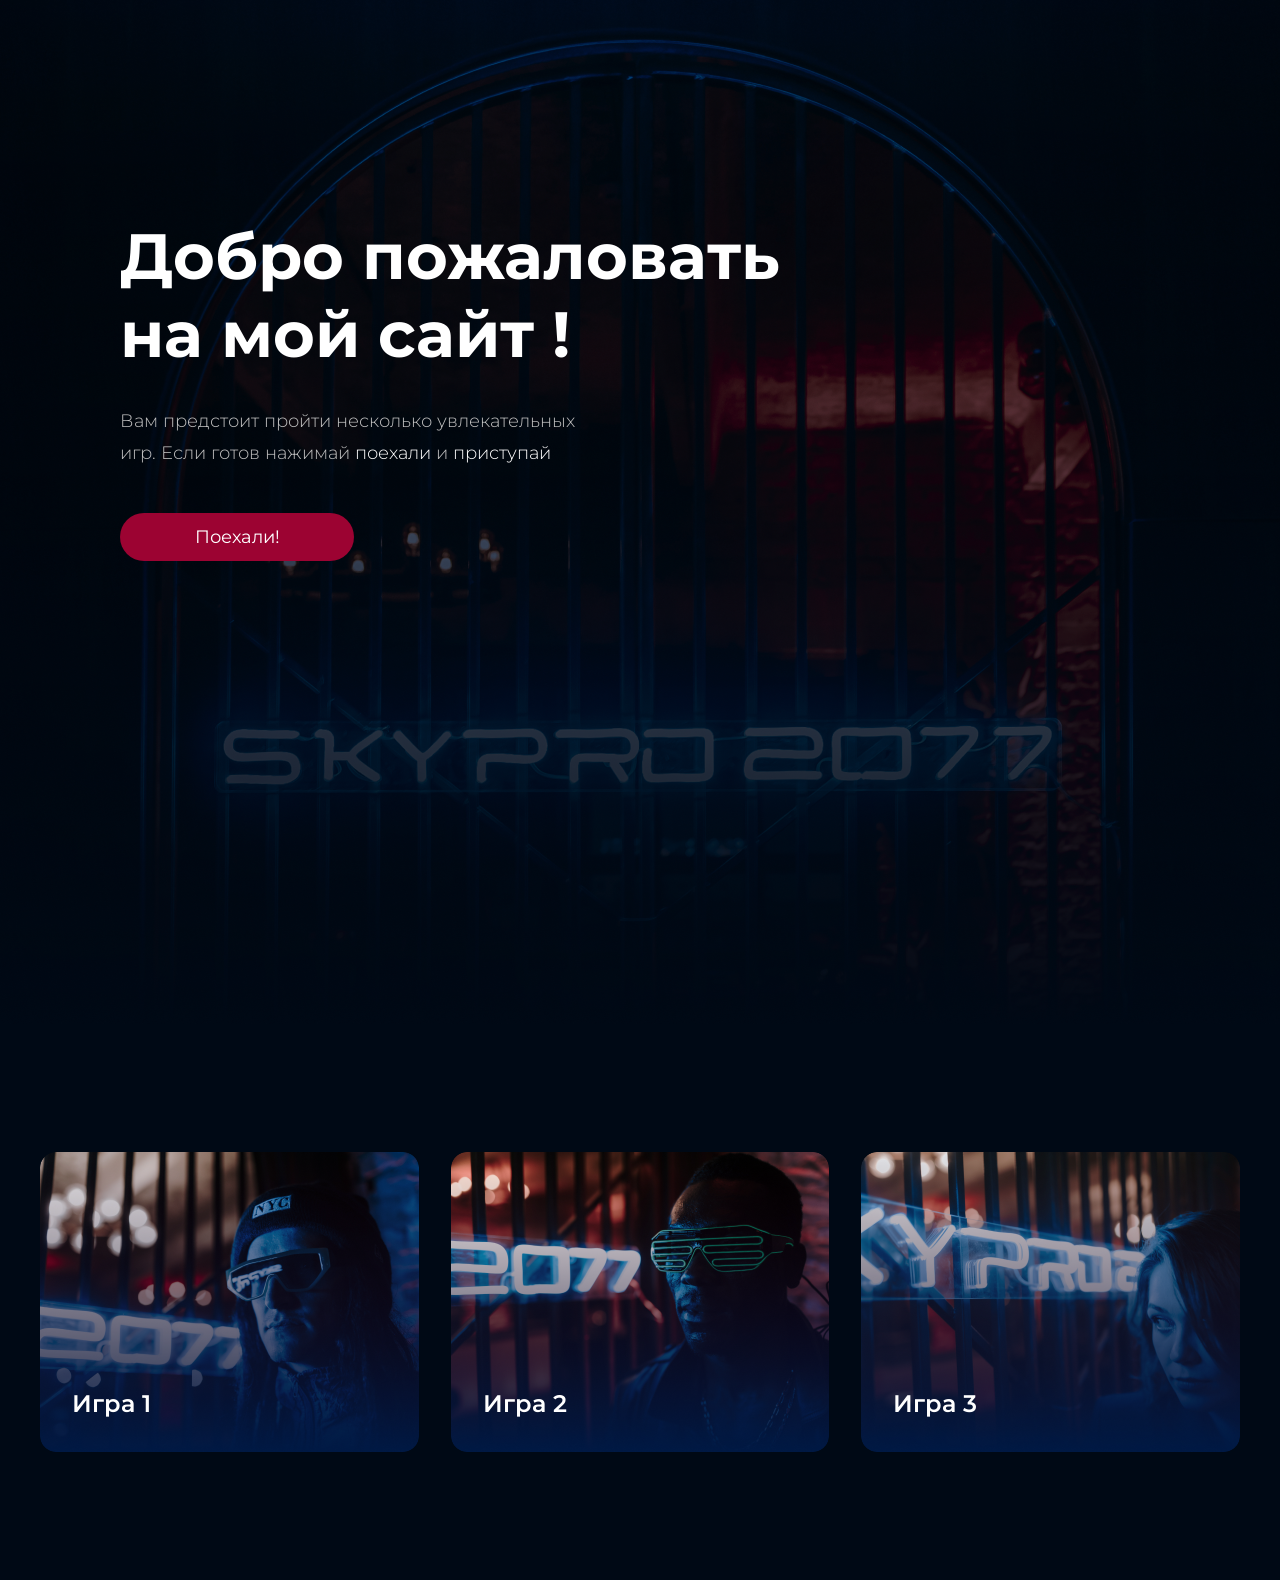
==== index.html @ 9e63afab "Мобильная версия сайта" ====
<!DOCTYPE html>
<html lang="ru">
<head>
    <meta charset="UTF-8">
    <meta name="viewport" content="width=device-width, initial-scale=1.0">
    <title>Добро пожаловать на мой сайт !</title>
    <link rel="preconnect" href="https://fonts.googleapis.com">
    <link rel="preconnect" href="https://fonts.gstatic.com" crossorigin>
    <link href="https://fonts.googleapis.com/css2?family=Montserrat:wght@300;400;600;700&display=swap" rel="stylesheet">
    <link rel="stylesheet" href="css/style.css">
</head>
<body>
    <header class="header">
        <div class="container">
            <div class="header__content">
                <h1 class="header__h1">Добро пожаловать<br> на мой сайт !</h1>
                <p class="header__text">Вам предстоит пройти несколько увлекательных игр. Если готов нажимай <span class="header__text-color">поехали</span> и <span class="header__text-color">приступай</span></p>
                <div class="mobile_btn">
                    <button class="header__button">Поехали!</button>
                </div>
            </div>
        </div>
    </header>
    <article class="cart">
        <div class="container">
            <div class="cart__content">
                <div class="cart__item cart__bg-1">
                    <h6 class="cart__h6">Игра 1</h6>
                </div>
                <div class="cart__item cart__bg-2">
                    <h6 class="cart__h6">Игра 2</h6>
                </div>
                <div class="cart__item cart__bg-3">
                    <h6 class="cart__h6">Игра 3</h6>
                </div>
            </div>
        </div>
    </article>
    <script src="hw-2.3.js"></script>
</body>
</html>
---- css/style.css ----
*{
    box-sizing: border-box;
    padding: 0;
    margin: 0;
}

.header{
background-image: url(../img/Rectangle\ 1.png);
background-size: cover;
background-repeat: no-repeat;
height: 1024px;
background-position: bottom;
}
.container{
    max-width: 1440px;
    padding-right: 120px;
    padding-left: 120px;
}

.header__h1{
    width: 788px;
    padding-top: 217px;
    color: #FFF;
    font-family: Montserrat;
    font-size: 64px;
    font-weight: 700;
    margin-bottom: 32px;
}
.header__text{
    color: silver;
    font-family: Montserrat;
    font-size: 18px;
    font-weight: 300;
    line-height: 32px; 
    margin-bottom: 44px;
    max-width: 481px;
}
.header__text-color{
    color: #FFF;
}
.header__button{
    width: 234px;
    height: 48px;
    border-radius: 30px;
    background: #9C0332;
    border: none;
    color: #FFF;
    font-family: Montserrat;
    font-size: 18px;
    font-weight: 400;
}
.header__button:hover{
    background: #630521;
}
.cart{
    background: #000915;
    min-height: 556px;
    display: flex;
    justify-content: center;
}
.cart__content{
    padding-top: 128px;
    display: flex;
}

.cart__item{
    margin-right: 32px;
    display: flex;
    align-items: end;
    background-repeat: no-repeat;
    width: 379px;
    height: 300px;
    border-radius: 16px;
}
.cart__item:last-child{
    margin-right: 0;
}
.cart__bg-1{
    background-image: url(../img/bg-1.png);
}
.cart__bg-2{
    background-image: url(../img/bg-2.png);
}
.cart__bg-3{
    background-image: url(../img/bg-3.png);
}
.cart__h6{
    padding-bottom: 32px;
    padding-left: 32px;
    color: #FFF;
    font-family: Montserrat;
    font-size: 24px;
    font-weight: 600;
    line-height: 32px; 
}


@media (max-width: 375px){
    .container{
        max-width: 100%;
        padding-left: 18px;
        padding-right: 18px;
    }
    .header{
        background-image: url(../img/mobile_bg.png);
        background-repeat: no-repeat;
        background-size: inherit;
        max-height: 735px;
        background-position: initial;
    }
    .header__h1{
        text-align: center;
        padding-top: 215px;
        max-width: 100%;
        font-size: 32px;
    }
    .header__text {
        width: 100%;
        text-align: center;
        font-size: 14px;
        margin-bottom: 32px;
    }
    .mobile_btn{
        display: flex;
        justify-content: center;
    }
    .cart__item {
        max-width: 343px;
        margin-bottom: 32.30px;
    }
    .cart__item:last-child{
        margin-bottom: 96px;
    }
    .cart__content{
        display: block;
    }
   
}
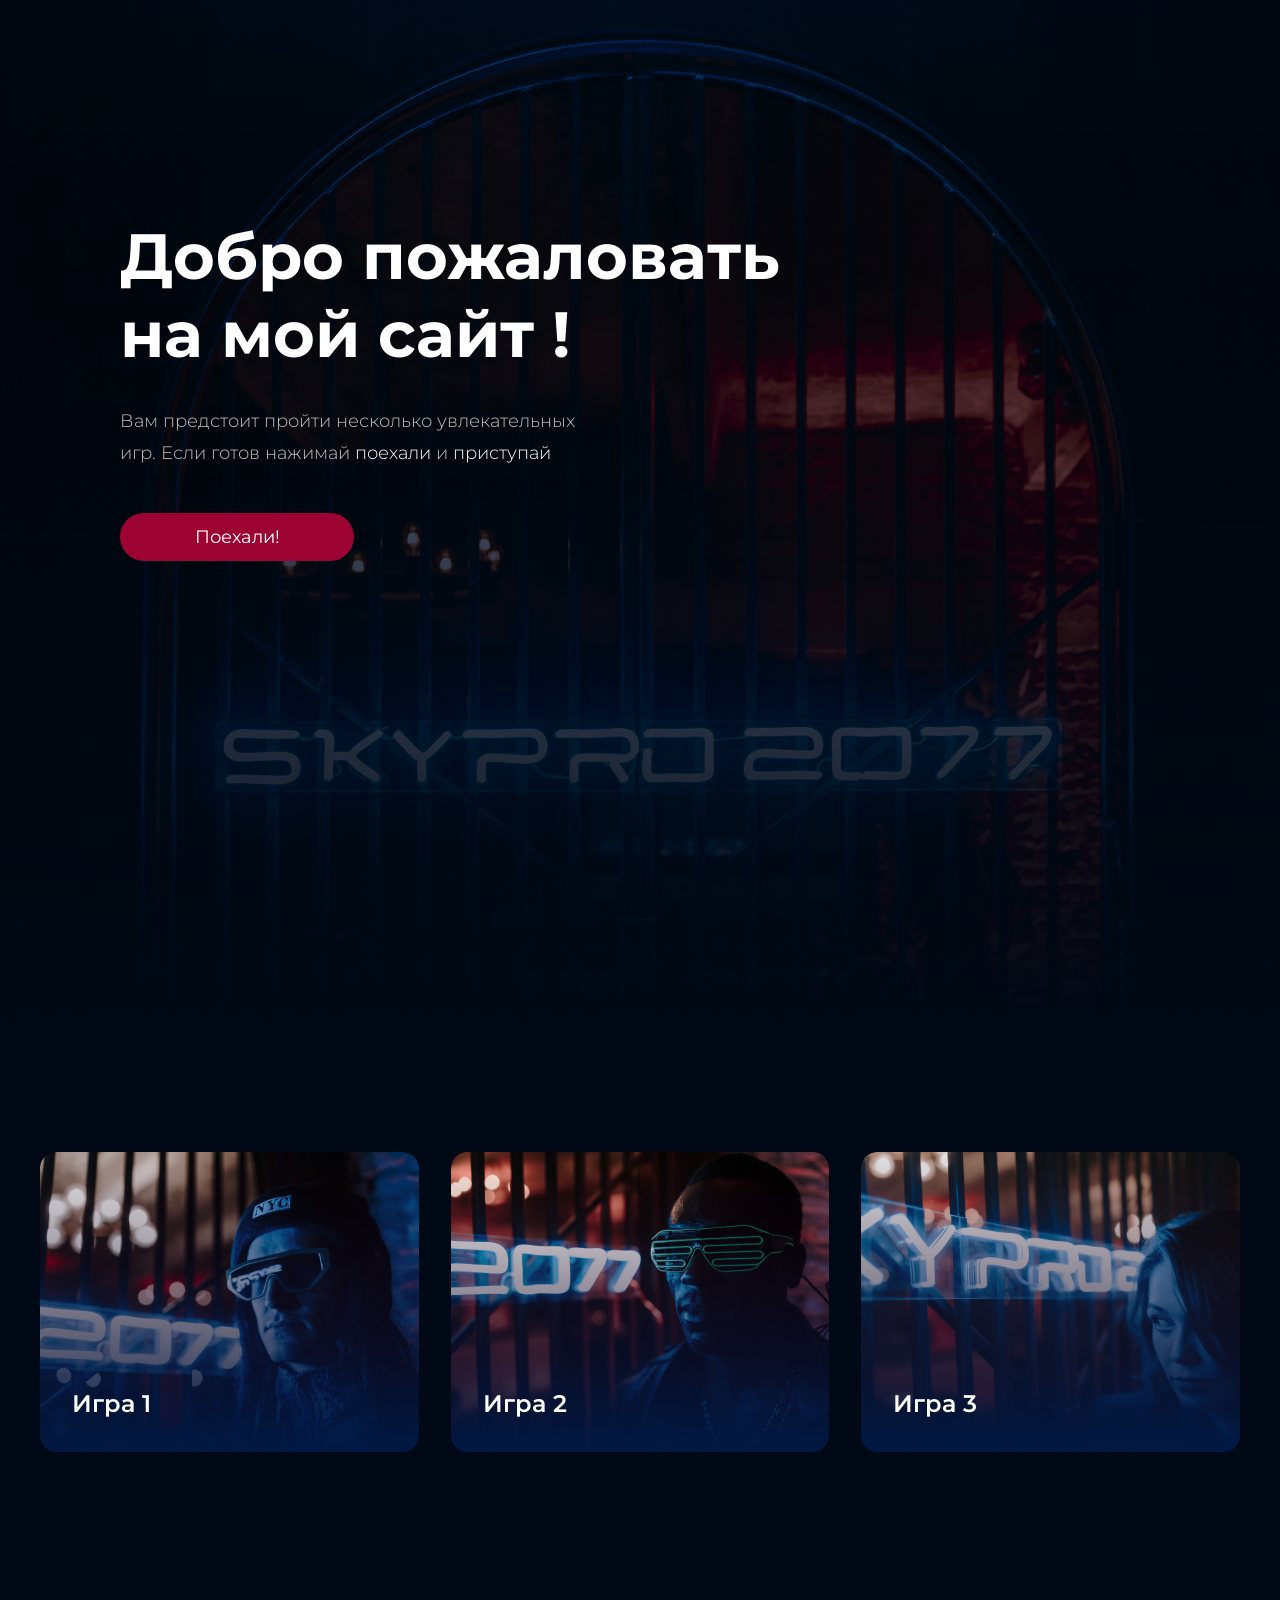
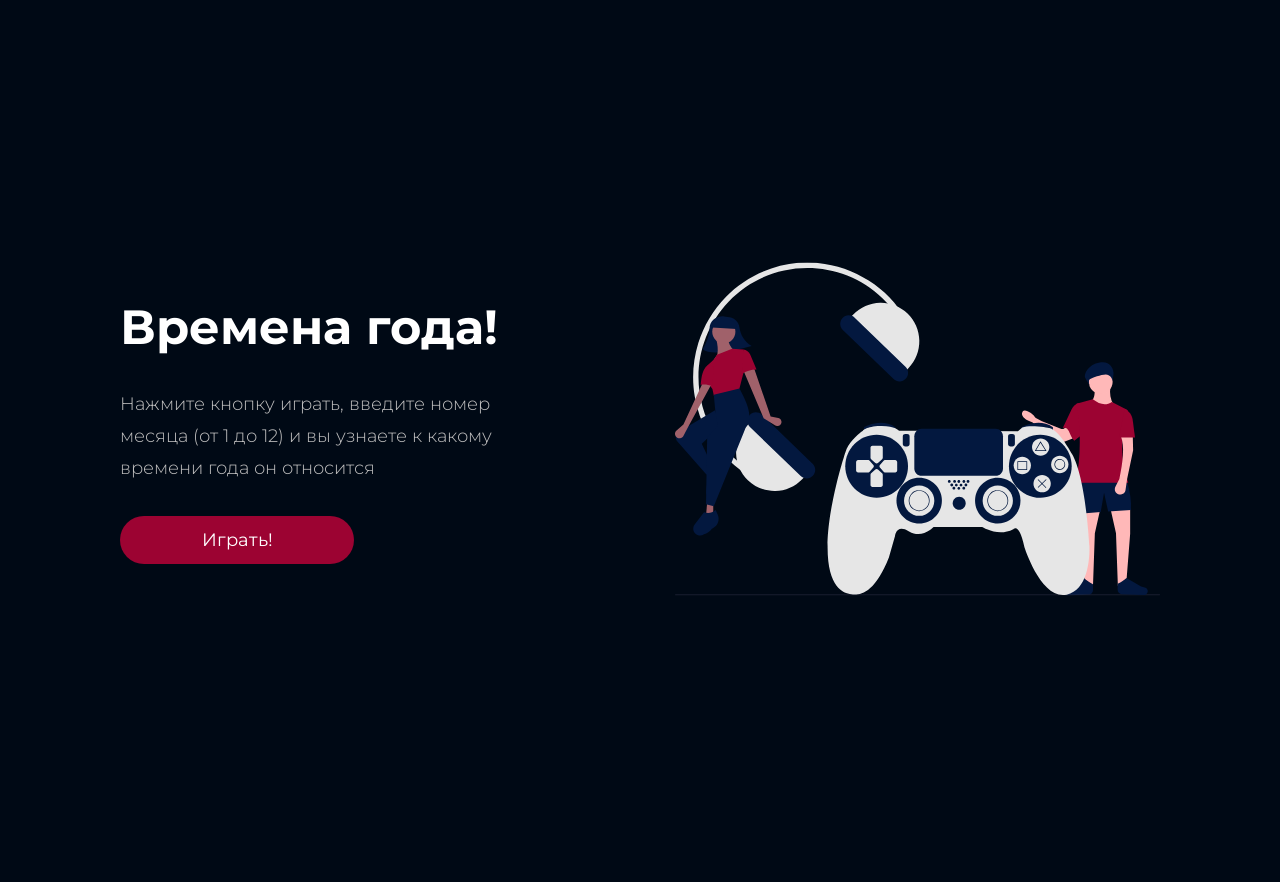
==== commit 31dc3fcb: "Задача 8" ====
--- a/index.html
+++ b/index.html
@@ -14,7 +14,9 @@
         <div class="container">
             <div class="header__content">
                 <h1 class="header__h1">Добро пожаловать<br> на мой сайт !</h1>
-                <p class="header__text">Вам предстоит пройти несколько увлекательных игр. Если готов нажимай <span class="header__text-color">поехали</span> и <span class="header__text-color">приступай</span></p>
+                <div class="header_text-mobile">
+                    <p class="header__text">Вам предстоит пройти несколько увлекательных игр. Если готов нажимай <span class="header__text-color">поехали</span> и <span class="header__text-color">приступай</span></p>
+                </div>
                 <div class="mobile_btn">
                     <button class="header__button">Поехали!</button>
                 </div>
@@ -36,6 +38,23 @@
             </div>
         </div>
     </article>
-    <script src="hw-2.3.js"></script>
+
+    <article class="seasons">
+        <div class="container">
+            <div class="seasons__content">
+                <div class="seasons__left">
+                    <h2 class="seasons__title">Времена года!</h2>
+                    <p class="seasons__text">Нажмите кнопку играть, введите номер месяца (от 1 до 12) и вы узнаете к какому времени года он относится</p>
+                    <div class="seasons__button">
+                        <button class="seasons__btn" onclick="play()" ">Играть!</button>
+                    </div>
+                </div>
+                <div class="seasons__right">
+                    <img class="seasons__img" src="img/game.svg" alt="game">
+                </div>
+            </div>
+        </div>
+    </article>
+    <script src="hw-2.5.js"></script>
 </body>
 </html>
--- a/css/style.css
+++ b/css/style.css
@@ -94,8 +94,66 @@
     line-height: 32px; 
 }
 
-
-@media (max-width: 375px){
+.seasons {
+    background: #000915;
+    display: flex;
+    justify-content: center;
+    padding-top: 282px;
+    padding-bottom: 282px;
+}
+
+.seasons__content {
+    display: flex;
+}
+
+.seasons__left{
+    margin-right: 135px;
+    display: flex;
+    flex-direction: column;
+    justify-content: center;
+   
+}
+
+.seasons__title{
+    color: #FFF;
+    font-family: Montserrat;
+    font-size: 48px;
+    font-weight: 700;
+    margin-bottom: 32px;
+}
+
+.seasons__text{
+    max-width: 584px;
+    color: silver;
+    font-family: Montserrat;
+    font-size: 18px;
+    font-weight: 300;
+    line-height: 32px; 
+    margin-bottom: 32px;
+}
+.seasons__btn{
+    width: 234.063px;
+    height: 48.603px;
+    border-radius: 30px;
+    background: #9C0332;
+    border: none;
+
+    color: #FFF;
+    font-family: Montserrat;
+    font-size: 18px;
+    font-weight: 400;
+    text-align: center;
+    
+}
+
+.seasons__btn:hover{
+    background: #630521;
+}
+
+
+
+
+@media (max-width: 375px ){
     .container{
         max-width: 100%;
         padding-left: 18px;
@@ -134,5 +192,116 @@
     .cart__content{
         display: block;
     }
+
+    .seasons{
+        padding-top: 179px;
+        padding-bottom: 179px;
+    }
+
+    .seasons__title{
+        text-align: center;
+        font-size: 32px;
+    }
+    .seasons__text{
+        width: 343px;
+        font-size: 14px;
+        text-align: center;
+    }
+    .seasons__content{
+        display: block;
+    }
+    .seasons__left{
+        margin-right: 0;
+        margin-bottom: 64px;
+    }
+
+    .seasons__button{
+        display: flex;
+        justify-content: center;
+    }
+
+    .seasons__img{
+        width: 344px;
+    height: 236px;
+    }
+
    
-}+   
+}
+
+@media (max-width: 768px ){
+    .container{
+        max-width: 100%;
+        padding-left: 18px;
+        padding-right: 18px;
+    }
+    .header{
+        background-repeat: no-repeat;
+        background-size: cover;
+        max-height: 735px;
+        background-position: bottom;
+    }
+    .header_text-mobile {
+        display: flex;
+        justify-content: center;
+    }
+    .header__h1{
+        text-align: center;
+        padding-top: 215px;
+        max-width: 100%;
+        font-size: 32px;
+    }
+    .header__text {
+        width: 100%;
+        text-align: center;
+        font-size: 14px;
+        margin-bottom: 32px;
+    }
+    .mobile_btn{
+        display: flex;
+        justify-content: center;
+    }
+    .cart__item {
+        max-width: 343px;
+        margin-bottom: 32.30px;
+    }
+    .cart__item:last-child{
+        margin-bottom: 96px;
+    }
+    .cart__content{
+        display: block;
+    }
+
+
+    .seasons{
+        padding-top: 179px;
+        padding-bottom: 179px;
+    }
+
+    .seasons__title{
+        text-align: center;
+        font-size: 32px;
+    }
+    .seasons__text{
+        width: 343px;
+        font-size: 14px;
+        text-align: center;
+    }
+    .seasons__content{
+        display: block;
+    }
+    .seasons__left{
+        margin-right: 0;
+        margin-bottom: 64px;
+    }
+
+    .seasons__button{
+        display: flex;
+        justify-content: center;
+    }
+
+    .seasons__img{
+        width: 344px;
+    height: 236px;
+    }
+}
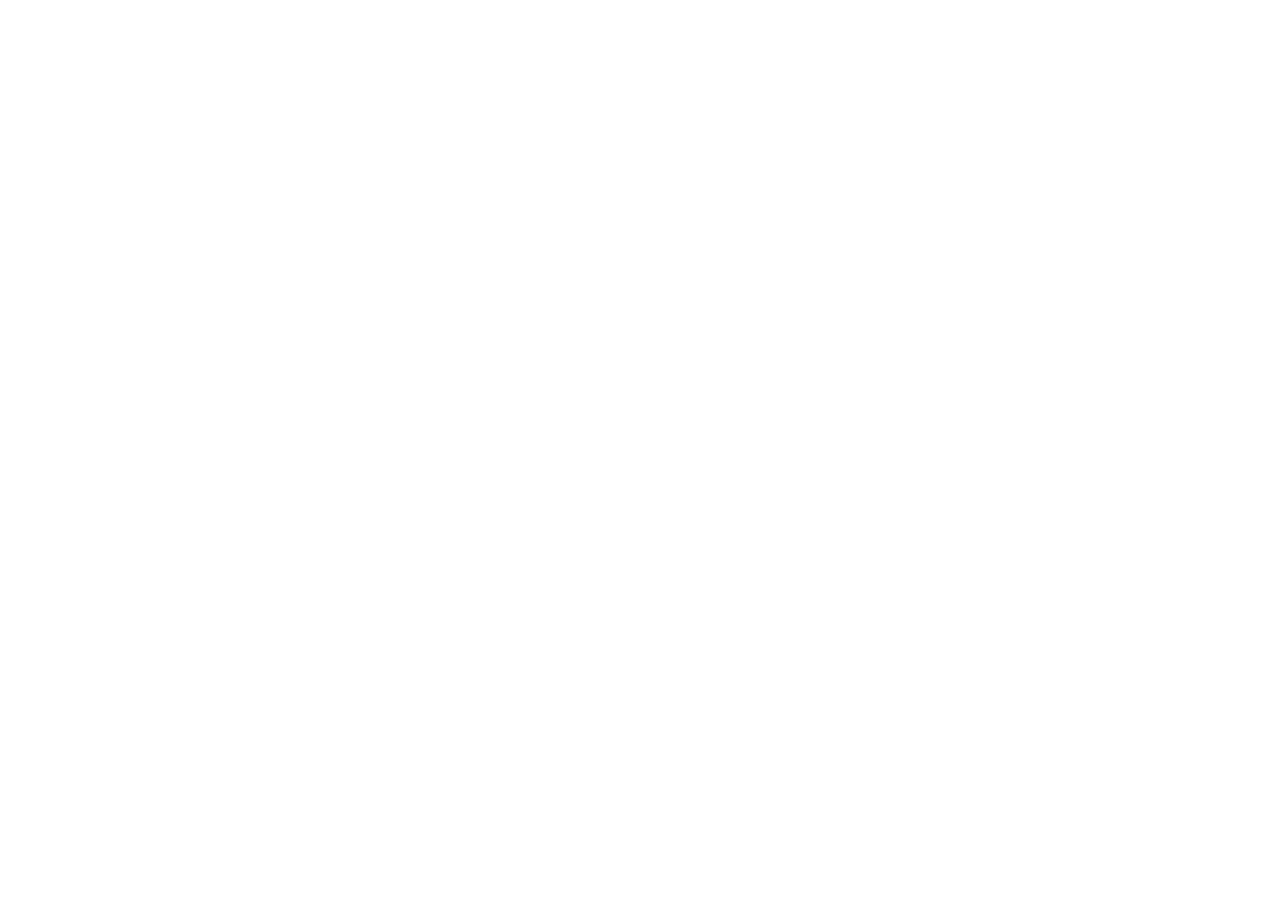
==== commit 26574f49: "starts" ====
--- a/index.html
+++ b/index.html
@@ -1,60 +1,12 @@
 <!DOCTYPE html>
-<html lang="ru">
+<html lang="en">
 <head>
     <meta charset="UTF-8">
     <meta name="viewport" content="width=device-width, initial-scale=1.0">
-    <title>Добро пожаловать на мой сайт !</title>
-    <link rel="preconnect" href="https://fonts.googleapis.com">
-    <link rel="preconnect" href="https://fonts.gstatic.com" crossorigin>
-    <link href="https://fonts.googleapis.com/css2?family=Montserrat:wght@300;400;600;700&display=swap" rel="stylesheet">
-    <link rel="stylesheet" href="css/style.css">
+    <title>Js course</title>
 </head>
 <body>
-    <header class="header">
-        <div class="container">
-            <div class="header__content">
-                <h1 class="header__h1">Добро пожаловать<br> на мой сайт !</h1>
-                <div class="header_text-mobile">
-                    <p class="header__text">Вам предстоит пройти несколько увлекательных игр. Если готов нажимай <span class="header__text-color">поехали</span> и <span class="header__text-color">приступай</span></p>
-                </div>
-                <div class="mobile_btn">
-                    <button class="header__button">Поехали!</button>
-                </div>
-            </div>
-        </div>
-    </header>
-    <article class="cart">
-        <div class="container">
-            <div class="cart__content">
-                <div class="cart__item cart__bg-1">
-                    <h6 class="cart__h6">Игра 1</h6>
-                </div>
-                <div class="cart__item cart__bg-2">
-                    <h6 class="cart__h6">Игра 2</h6>
-                </div>
-                <div class="cart__item cart__bg-3">
-                    <h6 class="cart__h6">Игра 3</h6>
-                </div>
-            </div>
-        </div>
-    </article>
-
-    <article class="seasons">
-        <div class="container">
-            <div class="seasons__content">
-                <div class="seasons__left">
-                    <h2 class="seasons__title">Времена года!</h2>
-                    <p class="seasons__text">Нажмите кнопку играть, введите номер месяца (от 1 до 12) и вы узнаете к какому времени года он относится</p>
-                    <div class="seasons__button">
-                        <button class="seasons__btn" onclick="play()" ">Играть!</button>
-                    </div>
-                </div>
-                <div class="seasons__right">
-                    <img class="seasons__img" src="img/game.svg" alt="game">
-                </div>
-            </div>
-        </div>
-    </article>
-    <script src="hw-2.5.js"></script>
+    
+    <script src="hw-N.js"></script>
 </body>
 </html>
